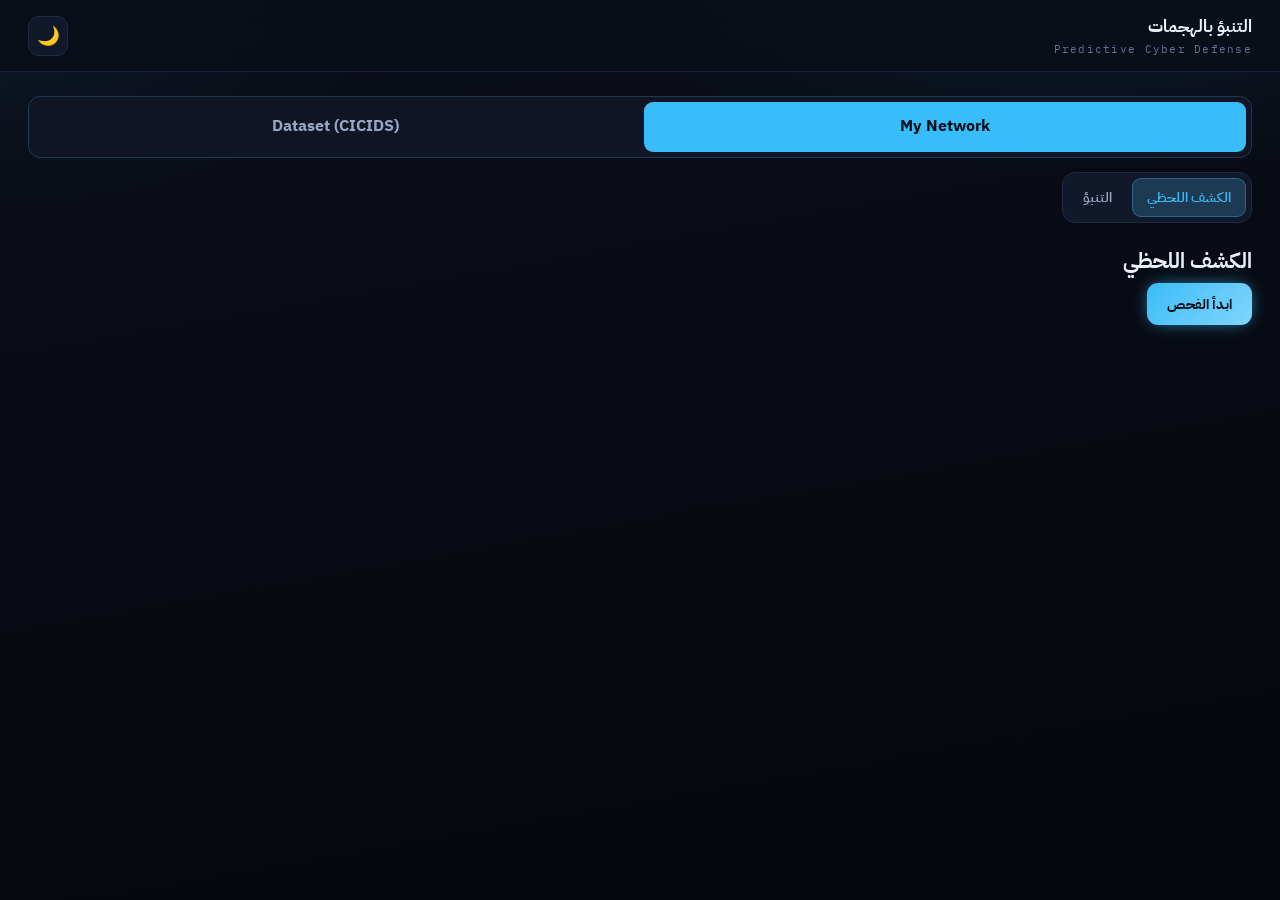
==== web/index.html @ 3eb0cbf2 "Predictive Cybersecurity System" ====
<!doctype html>
<html lang="ar" dir="rtl" data-theme="dark">
<head>
<meta charset="utf-8">
<meta name="viewport" content="width=device-width, initial-scale=1, viewport-fit=cover">
<title>التنبؤ بالهجمات السيبرانية</title>
<link rel="stylesheet" href="https://fonts.googleapis.com/css2?family=IBM+Plex+Sans+Arabic:wght@400;500;600;700&family=IBM+Plex+Mono:wght@400;600&display=swap">
<link rel="stylesheet" href="style.css">
<style>
#groupSwitch{display:flex;gap:8px;margin-bottom:14px;background:var(--bg-2);padding:5px;border-radius:12px;border:1px solid var(--accent-dim)}
#groupSwitch button{flex:1;padding:12px;border:0;border-radius:9px;font:inherit;font-weight:700;cursor:pointer;background:transparent;color:var(--ink-2);transition:.15s}
#groupSwitch button.on{background:var(--accent)!important;color:#06121f!important}
#groupSwitch button:not(.on):hover{color:var(--ink)}
</style>
</head>
<body>
<header>
  <div class="hwrap">
    <div class="logo">
      <span>التنبؤ بالهجمات<small>Predictive Cyber Defense</small></span>
    </div>
    <div class="spacer"></div>
    <button class="icon-btn" id="themeBtn" title="تبديل الوضع">🌙</button>
  </div>
</header>

<div class="container">
  <div class="gtabs" id="groupSwitch">
    <button class="on" data-group="real">My Network</button>
    <button data-group="proof">Dataset (CICIDS)</button>
  </div>

  <div class="tabs subtabs" id="tabs-real">
    <button class="on" data-tab="realscan">الكشف اللحظي</button>
    <button data-tab="proactive">التنبؤ</button>
  </div>

  <div class="tabs subtabs" id="tabs-proof" style="display:none">
    <button class="on" data-tab="detect">الكشف اللحظي</button>
    <button data-tab="forecast">التنبؤ</button>
  </div>

  <div class="panel on" id="p-realscan">
    <h2 class="sec">الكشف اللحظي</h2>
    <button class="btn-primary" id="scanBtn">ابدأ الفحص</button>
    <span id="scanHint" style="font-size:.8rem;color:var(--ink-2);margin-inline-start:10px"></span>
    <div class="result hidden" id="scanResult"></div>
  </div>

  <div class="panel" id="p-proactive">
    <h2 class="sec">التنبؤ</h2>
    <button class="btn-primary" id="monBtn">ابدأ التنبؤ</button>
    <div class="result hidden" id="monResult"></div>
  </div>

  <div class="panel" id="p-detect">
    <h2 class="sec">الكشف اللحظي</h2>
    <button class="btn-primary" id="detectBtn">ابدأ الفحص</button>
    <div class="result hidden" id="detectResult"></div>
  </div>

  <div class="panel" id="p-forecast">
    <h2 class="sec">التنبؤ</h2>
    <button class="btn-primary" id="fcRandom">ابدأ التنبؤ</button>
    <div class="result hidden" id="fcResult"></div>
  </div>

</div>

<div class="toast" id="toast"></div>
<script src="app.js"></script>
</body>
</html>
---- web/style.css ----
/* ===================================================================
   واجهة مركز التنبؤ بالهجمات — طراز غرفة عمليات (أسود متدرّج)
   الألوان دلالية: أحمر=خطر، أخضر=آمن. الأكسنت سماوي محايد عن الدلالة.
   يدعم الوضعين عبر [data-theme]؛ الوضع الغامق هو الأساس.
   =================================================================== */
:root{
  /* الوضع الغامق (الأساس) — درجات أسود متدرّجة */
  --bg-0:#05070d; --bg-1:#0a0e18; --bg-2:#0f1524; --panel:#111829;
  --panel-hi:#16203a; --line:#1e2a44; --line-soft:#172138;
  --ink:#eaf0fb; --ink-2:#9aa7c4; --ink-3:#64718e;
  --accent:#38bdf8; --accent-dim:#1e3a52;               /* سماوي محايد */
  --ok:#2fe38a; --ok-bg:#0c2a1d; --ok-line:#1c5138;     /* أخضر = آمن */
  --danger:#ff4d62; --danger-bg:#2a0e14; --danger-line:#5e1b26;  /* أحمر = خطر */
  --warn:#ffb020; --warn-bg:#2a1f08;
  --glow-ok:0 0 20px -4px var(--ok);
  --glow-danger:0 0 22px -3px var(--danger);
  --glow-accent:0 0 18px -5px var(--accent);
  --mono:"IBM Plex Mono",ui-monospace,monospace;
  --sans:"IBM Plex Sans Arabic",system-ui,sans-serif;
  --r:14px;
}
@media (prefers-color-scheme:light){:root:not([data-theme="dark"]){
  --bg-0:#eef1f7; --bg-1:#f5f7fb; --bg-2:#ffffff; --panel:#ffffff;
  --panel-hi:#f0f4fa; --line:#dde4f0; --line-soft:#e8edf5;
  --ink:#111a2e; --ink-2:#4a5674; --ink-3:#8491ac;
  --accent:#0ea5e9; --accent-dim:#d6ecfb;
  --ok:#15a35a; --ok-bg:#dcf7e8; --ok-line:#a8e6c6;
  --danger:#dc2838; --danger-bg:#fde3e6; --danger-line:#f4b8bf;
  --warn:#c67c0a; --warn-bg:#fcefd6;
  --glow-ok:0 2px 10px -4px var(--ok);
  --glow-danger:0 2px 12px -4px var(--danger);
  --glow-accent:0 2px 10px -5px var(--accent);
  color-scheme:light;
}}
:root[data-theme="light"]{
  --bg-0:#eef1f7; --bg-1:#f5f7fb; --bg-2:#ffffff; --panel:#ffffff;
  --panel-hi:#f0f4fa; --line:#dde4f0; --line-soft:#e8edf5;
  --ink:#111a2e; --ink-2:#4a5674; --ink-3:#8491ac;
  --accent:#0ea5e9; --accent-dim:#d6ecfb;
  --ok:#15a35a; --ok-bg:#dcf7e8; --ok-line:#a8e6c6;
  --danger:#dc2838; --danger-bg:#fde3e6; --danger-line:#f4b8bf;
  --warn:#c67c0a; --warn-bg:#fcefd6;
  --glow-ok:0 2px 10px -4px var(--ok);
  --glow-danger:0 2px 12px -4px var(--danger);
  --glow-accent:0 2px 10px -5px var(--accent);
  color-scheme:light;
}
:root{color-scheme:dark}

*{box-sizing:border-box}
html,body{margin:0}
body{
  min-height:100vh; color:var(--ink); direction:rtl; line-height:1.6;
  font-family:var(--sans); -webkit-font-smoothing:antialiased;
  /* خلفية متدرّجة من درجات الأسود + توهّج خافت علوي */
  background:
    radial-gradient(900px 420px at 85% -8%, color-mix(in srgb,var(--accent) 10%,transparent), transparent 60%),
    radial-gradient(700px 400px at 0% 0%, color-mix(in srgb,var(--accent) 6%,transparent), transparent 55%),
    linear-gradient(170deg, var(--bg-1) 0%, var(--bg-0) 100%);
  background-attachment:fixed;
}
@media (prefers-reduced-motion:no-preference){
  *{transition:background-color .2s ease, border-color .2s ease, color .2s ease,
    transform .15s ease, box-shadow .2s ease, opacity .2s ease}
}
.mono{font-family:var(--mono);direction:ltr;unicode-bidi:embed}

/* ---------- الشريط العلوي ---------- */
header{position:sticky;top:env(safe-area-inset-top,0px);z-index:30;
  background:color-mix(in srgb,var(--bg-1) 82%,transparent);
  backdrop-filter:blur(14px) saturate(1.2);border-bottom:1px solid var(--line-soft)}
body::before{content:"";position:fixed;inset:0 0 auto;height:env(safe-area-inset-top,0px);z-index:31;
  background:var(--bg-1)}
.hwrap{max-width:1260px;margin:0 auto;display:flex;align-items:center;gap:14px;padding-block:13px;
  padding-inline:max(18px,env(safe-area-inset-right,0px)) max(18px,env(safe-area-inset-left,0px))}
.logo{display:flex;align-items:center;gap:11px;font-weight:700;font-size:1.06rem}
.logo .dot{width:34px;height:34px;border-radius:10px;display:grid;place-items:center;font-size:1.05rem;
  background:linear-gradient(135deg,var(--accent),color-mix(in srgb,var(--accent) 50%,var(--ok)));
  box-shadow:var(--glow-accent);animation:breathe 4s ease-in-out infinite}
@keyframes breathe{0%,100%{box-shadow:0 0 14px -6px var(--accent)}50%{box-shadow:0 0 22px -3px var(--accent)}}
.logo small{display:block;font-weight:400;font-size:.66rem;color:var(--ink-3);
  letter-spacing:.12em;margin-top:1px;font-family:var(--mono);direction:ltr}
.spacer{flex:1}
.pill{font-size:.72rem;font-family:var(--mono);padding:6px 13px;border-radius:30px;color:var(--ink-2);
  background:var(--panel);border:1px solid var(--line);display:flex;align-items:center;gap:7px}
.pill .live{width:8px;height:8px;border-radius:50%;background:var(--ok);box-shadow:0 0 0 0 var(--ok);
  animation:pulse 2s infinite}
.pill.off{color:var(--danger);border-color:var(--danger-line)}
.pill.off .live{background:var(--danger);animation:none}
@keyframes pulse{0%{box-shadow:0 0 0 0 color-mix(in srgb,var(--ok) 55%,transparent)}
  70%{box-shadow:0 0 0 8px transparent}100%{box-shadow:0 0 0 0 transparent}}
.icon-btn{width:40px;height:40px;border-radius:11px;border:1px solid var(--line);background:var(--panel);
  color:var(--ink);cursor:pointer;font-size:1.15rem;display:grid;place-items:center}
.icon-btn:hover{background:var(--panel-hi);transform:translateY(-1px);box-shadow:var(--glow-accent)}
.icon-btn:active{transform:translateY(0)}

/* ---------- التخطيط ---------- */
.container{max-width:1260px;margin:0 auto;padding-block:24px 70px;
  padding-inline:max(18px,env(safe-area-inset-right,0px)) max(18px,env(safe-area-inset-left,0px))}

/* بطاقات الإحصاء */
.stat-grid{display:grid;grid-template-columns:repeat(auto-fit,minmax(168px,1fr));gap:14px;margin-bottom:24px}
.stat{position:relative;background:var(--panel);border:1px solid var(--line);border-radius:var(--r);
  padding:16px 18px;overflow:hidden}
.stat::after{content:"";position:absolute;inset-inline-end:0;inset-block-start:0;width:3px;height:100%;
  background:var(--accent);opacity:.5}
.stat.good::after{background:var(--ok)} .stat.brand::after{background:var(--accent)}
.stat:hover{border-color:var(--line);transform:translateY(-2px);box-shadow:0 10px 30px -14px #000}
.stat .k{font-size:.76rem;color:var(--ink-2);margin-bottom:8px;display:flex;align-items:center;gap:6px}
.stat .v{font-size:1.75rem;font-weight:700;font-family:var(--mono);line-height:1;
  font-variant-numeric:tabular-nums}
.stat .v small{font-size:.9rem;color:var(--ink-3)}
.stat.good .v{color:var(--ok)} .stat.brand .v{color:var(--accent)}

/* تبويبات */
.tabs{display:flex;gap:5px;flex-wrap:wrap;margin-bottom:22px;background:var(--panel);
  padding:5px;border:1px solid var(--line);border-radius:13px;width:fit-content;max-width:100%}
.tabs button{border:none;background:none;padding:9px 15px;border-radius:9px;cursor:pointer;
  font-family:var(--sans);font-size:.88rem;font-weight:600;color:var(--ink-2);white-space:nowrap}
.tabs button:hover{color:var(--ink);background:var(--panel-hi)}
.tabs button.on{background:var(--accent-dim);color:var(--accent);box-shadow:inset 0 0 0 1px color-mix(in srgb,var(--accent) 35%,transparent)}
.panel{display:none}
.panel.on{display:block;animation:rise .35s cubic-bezier(.2,.8,.2,1)}
@keyframes rise{from{opacity:0;transform:translateY(10px)}to{opacity:1;transform:none}}

h2.sec{font-size:1.32rem;margin:0 0 5px;font-weight:700;text-wrap:balance}
.sec-q{color:var(--ink-2);font-size:.9rem;margin-bottom:18px}

/* أزرار */
.btn-primary{border:none;border-radius:11px;padding:10px 20px;cursor:pointer;font-family:var(--sans);
  font-weight:700;font-size:.9rem;color:#04121a;
  background:linear-gradient(135deg,var(--accent),color-mix(in srgb,var(--accent) 65%,#fff));
  box-shadow:var(--glow-accent)}
.btn-primary:hover{transform:translateY(-2px);box-shadow:0 0 26px -4px var(--accent)}
.btn-primary:active{transform:translateY(0)}
.btn-primary:disabled{opacity:.55;cursor:default;transform:none;box-shadow:none}
.abtn{border:1px solid var(--line);background:var(--panel);color:var(--ink);border-radius:11px;
  padding:9px 15px;cursor:pointer;font-family:var(--sans);font-weight:600;font-size:.85rem;
  display:inline-flex;align-items:center;gap:7px}
.abtn:hover{border-color:var(--danger-line);color:var(--danger);transform:translateY(-1px);
  box-shadow:var(--glow-danger)}
.abtn.ghost:hover{border-color:var(--accent);color:var(--accent);box-shadow:var(--glow-accent)}

.live-head{display:flex;flex-wrap:wrap;gap:12px;align-items:center;margin-bottom:14px}
.attack-btns{display:flex;flex-wrap:wrap;gap:8px}

/* شاشة البث */
.stream{background:var(--panel);border:1px solid var(--line);border-radius:var(--r);overflow:hidden}
.stream-top{display:flex;align-items:center;gap:8px;padding:11px 16px;border-bottom:1px solid var(--line-soft);
  font-size:.8rem;color:var(--ink-2);background:var(--bg-2)}
.feed{max-height:420px;overflow-y:auto;padding:6px}
.row{display:grid;grid-template-columns:auto 1fr auto auto;gap:12px;align-items:center;
  padding:10px 13px;border-radius:10px;margin:3px 0;font-size:.85rem;border:1px solid transparent}
.row.benign{background:var(--bg-2)}
.row.attack{background:var(--danger-bg);border-color:var(--danger-line);animation:flash .6s ease}
@keyframes flash{0%{box-shadow:inset 0 0 0 2px var(--danger)}100%{box-shadow:inset 0 0 0 0 transparent}}
.row-in{animation:slidein .3s ease}
@keyframes slidein{from{opacity:0;transform:translateX(-12px)}to{opacity:1;transform:none}}
.row .ip{font-family:var(--mono);direction:ltr}
.row .verdict{font-weight:700;font-size:.78rem;padding:3px 11px;border-radius:7px}
.row.benign .verdict{background:var(--ok-bg);color:var(--ok)}
.row.attack .verdict{background:var(--danger);color:#fff;box-shadow:var(--glow-danger)}
.row .conf{font-family:var(--mono);color:var(--ink-3);font-size:.76rem}
.empty{text-align:center;color:var(--ink-3);padding:44px 20px;font-size:.9rem}

/* بطاقة نتيجة */
.result{background:var(--panel);border:1px solid var(--line);border-radius:var(--r);padding:20px;margin-top:16px}
.result.hidden{display:none}
.result.show{animation:rise .35s cubic-bezier(.2,.8,.2,1)}
.verdict-big{display:flex;align-items:center;gap:14px;margin-bottom:16px;flex-wrap:wrap}
.verdict-badge{font-size:1.08rem;font-weight:700;padding:9px 20px;border-radius:12px}
.verdict-badge.attack{background:var(--danger-bg);color:var(--danger);
  border:1px solid var(--danger-line);box-shadow:var(--glow-danger)}
.verdict-badge.benign{background:var(--ok-bg);color:var(--ok);
  border:1px solid var(--ok-line);box-shadow:var(--glow-ok)}
.meter{height:10px;background:var(--bg-2);border-radius:6px;overflow:hidden;margin:4px 0;
  border:1px solid var(--line-soft)}
.meter>span{display:block;height:100%;border-radius:6px;width:0;transition:width .7s cubic-bezier(.2,.8,.2,1)}
.sev-ok{background:var(--ok)} .sev-danger{background:var(--danger)} .sev-accent{background:var(--accent)}

.expl-row{display:grid;grid-template-columns:1fr auto auto;gap:10px;align-items:center;
  padding:9px 0;border-bottom:1px solid var(--line-soft);font-size:.85rem}
.expl-row:last-child{border:none}
.expl-row .fname{font-family:var(--mono);direction:ltr;font-size:.8rem}
.chip{font-size:.72rem;padding:2px 10px;border-radius:20px;font-weight:600}
.chip.up{background:var(--danger-bg);color:var(--danger)}
.chip.down{background:var(--accent-dim);color:var(--accent)}

.metric-row{display:flex;align-items:center;gap:10px;margin:7px 0;font-size:.85rem}
.metric-row .lbl{flex:none;width:118px;color:var(--ink-2)}
.metric-row .val{flex:none;font-family:var(--mono);font-weight:700;width:42px;text-align:left}
.metric-row .bar{flex:1;height:9px;background:var(--bg-2);border-radius:6px;overflow:hidden;
  border:1px solid var(--line-soft)}
.metric-row .bar>span{display:block;height:100%;border-radius:6px}

/* جداول */
.tbl{overflow-x:auto;margin-top:6px}
.resp-table{width:100%;border-collapse:collapse;font-size:.85rem;min-width:360px}
.resp-table th,.resp-table td{padding:10px 12px;text-align:right;border-bottom:1px solid var(--line-soft)}
.resp-table th{color:var(--ink-2);font-size:.76rem;font-weight:600}
.resp-table tr.enforce td{background:var(--danger-bg)}
.resp-table tr.monitor td{background:var(--bg-2)}
.act-tag{font-size:.74rem;font-weight:700;padding:3px 11px;border-radius:20px;white-space:nowrap}
.act-tag.block{background:var(--danger);color:#fff}
.act-tag.watch{background:var(--accent-dim);color:var(--accent)}

.mini-chart{display:flex;align-items:flex-end;gap:3px;height:54px;margin-top:6px}
.mini-chart .b{flex:1;background:var(--accent);border-radius:3px 3px 0 0;min-height:3px;opacity:.8;
  animation:grow .5s ease backwards}
@keyframes grow{from{height:0!important;opacity:0}}

.verdict-note{margin-top:14px;padding:12px 15px;border-radius:11px;font-size:.86rem;
  background:var(--danger-bg);border:1px solid var(--danger-line)}

.loading{display:inline-block;width:16px;height:16px;border:2px solid var(--line);
  border-top-color:var(--accent);border-radius:50%;animation:spin .7s linear infinite;vertical-align:middle}
@keyframes spin{to{transform:rotate(360deg)}}
.toast{position:fixed;bottom:calc(20px + env(safe-area-inset-bottom,0px));left:50%;
  transform:translateX(-50%) translateY(8px);background:var(--panel);color:var(--ink);
  padding:12px 22px;border-radius:12px;font-size:.88rem;z-index:60;opacity:0;pointer-events:none;
  border:1px solid var(--line);box-shadow:0 12px 40px -10px #000}
.toast.show{opacity:1;transform:translateX(-50%) translateY(0)}
.toast.danger{border-color:var(--danger-line);box-shadow:var(--glow-danger)}

@media (max-width:700px){
  .row{grid-template-columns:1fr auto;gap:6px}
  .row .conf{display:none}
  .verdict-big{flex-direction:column;align-items:flex-start}
}
@media (prefers-reduced-motion:reduce){
  .logo .dot,.pill .live{animation:none}
  .row-in,.panel.on,.result.show,.mini-chart .b{animation:none}
}
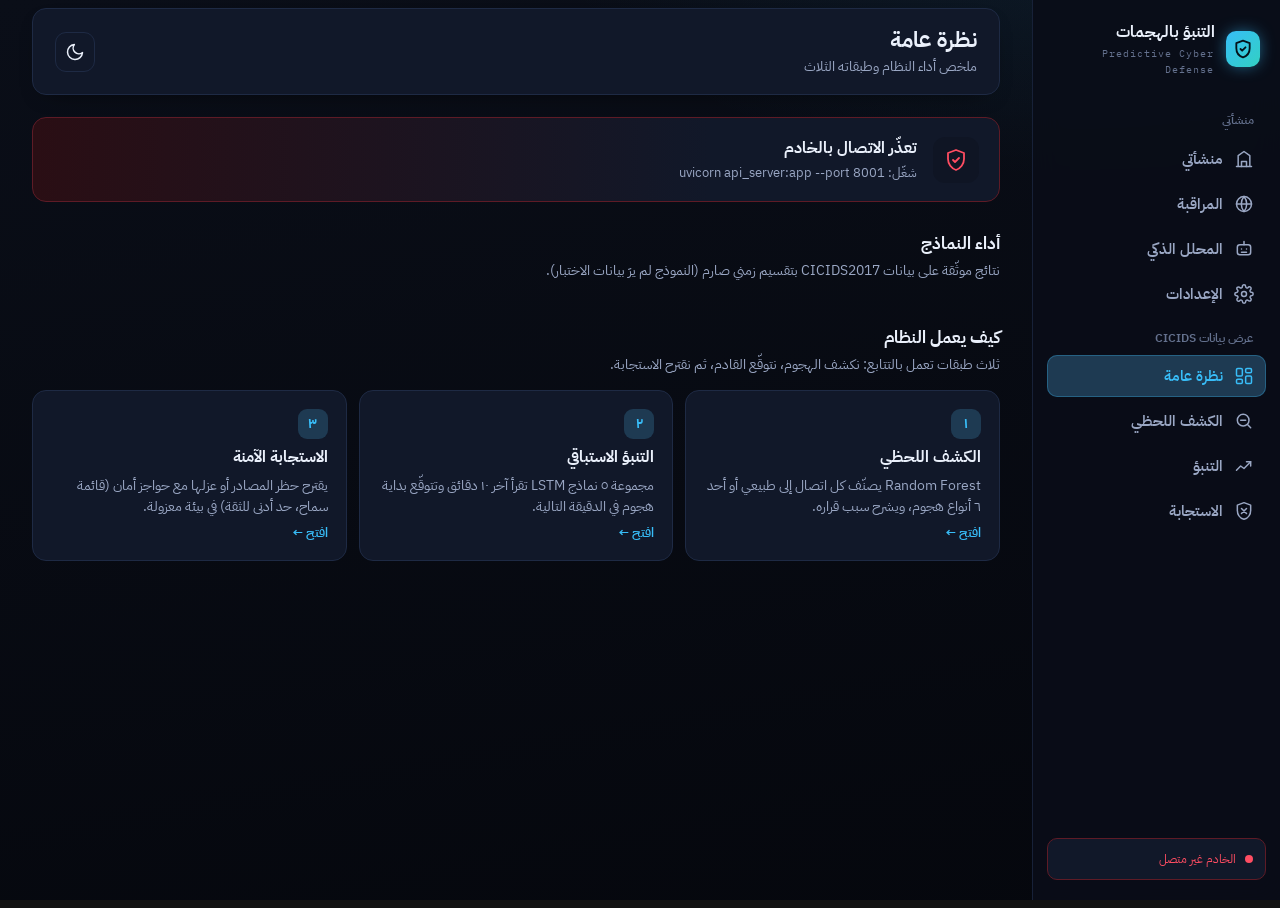
==== commit 3d212dea: "Predictive Cyber — expanded platform" ====
--- a/web/index.html
+++ b/web/index.html
@@ -5,69 +5,370 @@
 <meta name="viewport" content="width=device-width, initial-scale=1, viewport-fit=cover">
 <title>التنبؤ بالهجمات السيبرانية</title>
 <link rel="stylesheet" href="https://fonts.googleapis.com/css2?family=IBM+Plex+Sans+Arabic:wght@400;500;600;700&family=IBM+Plex+Mono:wght@400;600&display=swap">
-<link rel="stylesheet" href="style.css">
-<style>
-#groupSwitch{display:flex;gap:8px;margin-bottom:14px;background:var(--bg-2);padding:5px;border-radius:12px;border:1px solid var(--accent-dim)}
-#groupSwitch button{flex:1;padding:12px;border:0;border-radius:9px;font:inherit;font-weight:700;cursor:pointer;background:transparent;color:var(--ink-2);transition:.15s}
-#groupSwitch button.on{background:var(--accent)!important;color:#06121f!important}
-#groupSwitch button:not(.on):hover{color:var(--ink)}
-</style>
+<link rel="stylesheet" href="style.css?v=10">
 </head>
-<body>
-<header>
-  <div class="hwrap">
-    <div class="logo">
-      <span>التنبؤ بالهجمات<small>Predictive Cyber Defense</small></span>
-    </div>
-    <div class="spacer"></div>
-    <button class="icon-btn" id="themeBtn" title="تبديل الوضع">🌙</button>
+<body data-page="overview" data-source="dataset">
+
+<!-- ===== القائمة الجانبية ===== -->
+<aside class="side">
+  <div class="logo">
+    <span class="brand-mark" aria-hidden="true">
+      <svg viewBox="0 0 24 24"><path d="M12 2 4 5v6c0 5 3.4 9.4 8 11 4.6-1.6 8-6 8-11V5l-8-3Z"/><path d="m9 12 2 2 4-4"/></svg>
+    </span>
+    <span>التنبؤ بالهجمات<small>Predictive Cyber Defense</small></span>
   </div>
-</header>
-
-<div class="container">
-  <div class="gtabs" id="groupSwitch">
-    <button class="on" data-group="real">My Network</button>
-    <button data-group="proof">Dataset (CICIDS)</button>
+
+  <nav class="nav" aria-label="الأقسام">
+    <div class="nav-group">منشأتي</div>
+    <button data-page="tenant">
+      <svg viewBox="0 0 24 24"><path d="M3 21h18M5 21V8l7-5 7 5v13"/><path d="M9 21v-6h6v6"/></svg>
+      <span>منشأتي</span>
+    </button>
+    <button data-page="monitor">
+      <svg viewBox="0 0 24 24"><circle cx="12" cy="12" r="9"/><path d="M3 12h18M12 3a14 14 0 0 1 0 18M12 3a14 14 0 0 0 0 18"/></svg>
+      <span>المراقبة</span>
+    </button>
+    <button data-page="analyst">
+      <svg viewBox="0 0 24 24"><rect x="4" y="7" width="16" height="12" rx="3"/><path d="M12 3v4M9 12h.01M15 12h.01M9 16h6"/></svg>
+      <span>المحلل الذكي</span>
+    </button>
+    <button data-page="settings">
+      <svg viewBox="0 0 24 24"><circle cx="12" cy="12" r="3"/><path d="M19.4 15a1.7 1.7 0 0 0 .3 1.8l.1.1a2 2 0 1 1-2.8 2.8l-.1-.1a1.7 1.7 0 0 0-1.8-.3 1.7 1.7 0 0 0-1 1.5V21a2 2 0 1 1-4 0v-.1a1.7 1.7 0 0 0-1.1-1.5 1.7 1.7 0 0 0-1.8.3l-.1.1a2 2 0 1 1-2.8-2.8l.1-.1a1.7 1.7 0 0 0 .3-1.8 1.7 1.7 0 0 0-1.5-1H3a2 2 0 1 1 0-4h.1a1.7 1.7 0 0 0 1.5-1.1 1.7 1.7 0 0 0-.3-1.8l-.1-.1a2 2 0 1 1 2.8-2.8l.1.1a1.7 1.7 0 0 0 1.8.3H9a1.7 1.7 0 0 0 1-1.5V3a2 2 0 1 1 4 0v.1a1.7 1.7 0 0 0 1 1.5 1.7 1.7 0 0 0 1.8-.3l.1-.1a2 2 0 1 1 2.8 2.8l-.1.1a1.7 1.7 0 0 0-.3 1.8V9a1.7 1.7 0 0 0 1.5 1H21a2 2 0 1 1 0 4h-.1a1.7 1.7 0 0 0-1.5 1Z"/></svg>
+      <span>الإعدادات</span>
+    </button>
+    <div class="nav-group">عرض بيانات CICIDS</div>
+    <button data-page="overview" class="on">
+      <svg viewBox="0 0 24 24"><rect x="3" y="3" width="7" height="9" rx="1.5"/><rect x="14" y="3" width="7" height="5" rx="1.5"/><rect x="14" y="12" width="7" height="9" rx="1.5"/><rect x="3" y="16" width="7" height="5" rx="1.5"/></svg>
+      <span>نظرة عامة</span>
+    </button>
+    <button data-page="detect">
+      <svg viewBox="0 0 24 24"><circle cx="11" cy="11" r="7"/><path d="m20 20-3.5-3.5"/><path d="M8 11h6"/></svg>
+      <span>الكشف اللحظي</span>
+    </button>
+    <button data-page="forecast">
+      <svg viewBox="0 0 24 24"><path d="M3 17l5-5 4 3 8-8"/><path d="M15 7h5v5"/></svg>
+      <span>التنبؤ</span>
+    </button>
+    <button data-page="respond">
+      <svg viewBox="0 0 24 24"><path d="M12 2 4 5v6c0 5 3.4 9.4 8 11 4.6-1.6 8-6 8-11V5l-8-3Z"/><path d="M9 9l6 6M15 9l-6 6"/></svg>
+      <span>الاستجابة</span>
+    </button>
+  </nav>
+
+  <div class="side-foot">
+    <div class="tenant-box" id="tenantBox" hidden>
+      <span id="tenantName"></span>
+      <button class="btn-ghost" data-logout>خروج</button>
+    </div>
+    <div class="sys" id="sysStatus"><span class="dot"></span><span>جاري الاتصال بالخادم…</span></div>
   </div>
-
-  <div class="tabs subtabs" id="tabs-real">
-    <button class="on" data-tab="realscan">الكشف اللحظي</button>
-    <button data-tab="proactive">التنبؤ</button>
+</aside>
+
+<!-- ===== المحتوى ===== -->
+<main class="main">
+  <header class="topbar">
+    <div class="tb-title">
+      <h1 id="pageTitle">نظرة عامة</h1>
+      <p id="pageSub">ملخص أداء النظام وطبقاته الثلاث</p>
+    </div>
+    <div class="seg src-only" id="sourceSwitch" role="tablist" aria-label="مصدر البيانات">
+      <button data-source="dataset" class="on">بيانات CICIDS</button>
+      <button data-source="network">شبكتي الحية</button>
+    </div>
+    <button class="icon-btn" id="themeBtn" title="تبديل الوضع" aria-label="تبديل الوضع">
+      <svg viewBox="0 0 24 24"><path d="M21 12.8A9 9 0 1 1 11.2 3a7 7 0 0 0 9.8 9.8Z"/></svg>
+    </button>
+  </header>
+
+  <!-- ---------- نظرة عامة ---------- -->
+  <section class="page on" id="p-overview">
+    <div class="status-card" id="statusCard">
+      <div class="status-icon"><svg viewBox="0 0 24 24"><path d="M12 2 4 5v6c0 5 3.4 9.4 8 11 4.6-1.6 8-6 8-11V5l-8-3Z"/><path d="m9 12 2 2 4-4"/></svg></div>
+      <div>
+        <div class="status-title" id="statusTitle">جاري فحص حالة النظام…</div>
+        <div class="status-sub" id="statusSub"></div>
+      </div>
+    </div>
+
+    <h2 class="sec">أداء النماذج</h2>
+    <p class="sec-q">نتائج موثّقة على بيانات CICIDS2017 بتقسيم زمني صارم (النموذج لم يرَ بيانات الاختبار).</p>
+    <div class="kpis" id="kpis">
+      <div class="kpi skeleton"></div><div class="kpi skeleton"></div><div class="kpi skeleton"></div>
+      <div class="kpi skeleton"></div><div class="kpi skeleton"></div><div class="kpi skeleton"></div>
+    </div>
+
+    <h2 class="sec">كيف يعمل النظام</h2>
+    <p class="sec-q">ثلاث طبقات تعمل بالتتابع: نكشف الهجوم، نتوقّع القادم، ثم نقترح الاستجابة.</p>
+    <div class="layers">
+      <button class="layer" data-goto="detect">
+        <span class="layer-n">١</span>
+        <b>الكشف اللحظي</b>
+        <span>Random Forest يصنّف كل اتصال إلى طبيعي أو أحد ٦ أنواع هجوم، ويشرح سبب قراره.</span>
+        <span class="layer-go">افتح ←</span>
+      </button>
+      <button class="layer" data-goto="forecast">
+        <span class="layer-n">٢</span>
+        <b>التنبؤ الاستباقي</b>
+        <span>مجموعة ٥ نماذج LSTM تقرأ آخر ١٠ دقائق وتتوقّع بداية هجوم في الدقيقة التالية.</span>
+        <span class="layer-go">افتح ←</span>
+      </button>
+      <button class="layer" data-goto="respond">
+        <span class="layer-n">٣</span>
+        <b>الاستجابة الآمنة</b>
+        <span>يقترح حظر المصادر أو عزلها مع حواجز أمان (قائمة سماح، حد أدنى للثقة) في بيئة معزولة.</span>
+        <span class="layer-go">افتح ←</span>
+      </button>
+    </div>
+  </section>
+
+  <!-- ---------- دخول المنشأة ---------- -->
+  <section class="page" id="p-login">
+    <div class="login-grid">
+      <form class="card" id="signupForm">
+        <div class="card-title">سجّل منشأتك</div>
+        <p class="sec-q">تحصل على مفتاحين: مفتاح استقبال لأنظمتك، ومفتاح لوحة للدخول والموافقة.</p>
+        <input class="field" id="signupName" required maxlength="80" placeholder="اسم المنشأة" autocomplete="organization">
+        <button class="btn-primary" type="submit">تسجيل</button>
+      </form>
+      <form class="card" id="loginForm">
+        <div class="card-title">دخول</div>
+        <p class="sec-q">ادخل بمفتاح اللوحة الذي حصلت عليه عند التسجيل.</p>
+        <input class="field mono" id="loginKey" required placeholder="pc_dash_…" autocomplete="off" dir="ltr">
+        <button class="btn-primary" type="submit">دخول</button>
+      </form>
+    </div>
+  </section>
+
+  <!-- ---------- منشأتي ---------- -->
+  <section class="page" id="p-tenant">
+    <div class="card">
+      <div class="card-head"><div><b>بيانات المنشأة</b></div><button class="btn-ghost" data-logout>خروج</button></div>
+      <div id="tenantInfo" style="margin-top:10px"></div>
+    </div>
+    <div class="card" style="margin-top:14px">
+      <div class="card-title">المصادر المتصلة</div>
+      <div class="sources" id="sourcesBox"></div>
+      <div id="anomalyBox"></div>
+      <div id="forecastBox"></div>
+      <details class="connect">
+        <summary>كيف أربط سجلات موقعي؟</summary>
+        <p class="sec-q">أرسل سجلات Nginx/Apache أو سجلات الجدار الناري (iptables/UFW) بمفتاح الاستقبال (<span class="mono">INGEST_KEY</span>)، مثلًا من مهمة cron كل دقيقة:</p>
+        <pre class="code mono" id="ingestExample"></pre>
+      </details>
+      <details class="connect">
+        <summary>كيف أربط وكيل الخادم؟</summary>
+        <p class="sec-q">انسخ مجلد <span class="mono">sensor/</span> إلى خادمك وشغّله بمفتاح الاستقبال. يقرأ ترويسات الحزم فقط ويرسل كل دقيقة ملخصات أرقام للاتصالات، بلا أي محتوى، ولا يغيّر شيئًا في خادمك. يكفيه صلاحية الالتقاط (<span class="mono">CAP_NET_RAW</span>) بدل root:</p>
+        <pre class="code mono" id="agentExample"></pre>
+      </details>
+    </div>
+    <div class="card" style="margin-top:14px">
+      <div class="card-title">الحوادث</div>
+      <div id="incidentsBox"></div>
+    </div>
+  </section>
+
+  <!-- ---------- المراقبة الخارجية ---------- -->
+  <section class="page" id="p-monitor">
+    <form class="card" id="siteForm">
+      <div class="card-head"><div><b>أضف موقعك</b>
+        <span>نراقبه من الخارج بلا أي تثبيت على خادمك: التوفر كل 5 دقائق، وترويسات الأمان والملفات المكشوفة يوميًا بعد التحقق من ملكيتك. حتى 5 مواقع.</span></div></div>
+      <div class="inline site-add">
+        <input class="field mono" id="siteUrl" type="url" placeholder="https://shop.example" dir="ltr" required>
+        <button class="btn-primary" type="submit">إضافة</button>
+      </div>
+    </form>
+    <div id="sitesBox"></div>
+  </section>
+
+  <!-- ---------- الإعدادات ---------- -->
+  <section class="page" id="p-settings">
+    <form class="card" id="settingsForm">
+      <div class="card-title">Webhook (نظامك أو المنفّذ المرجعي)</div>
+      <label class="field-label" for="webhookUrl">رابط يستقبل التقارير وأوامر التنفيذ الموقّعة</label>
+      <input class="field" id="webhookUrl" type="url" placeholder="http://127.0.0.1:9000/" dir="ltr">
+      <div class="secret-row" id="secretRow" hidden>
+        <label class="field-label">سرّ التوقيع (ضعه في المنفّذ: <span class="mono">--secret</span>)</label>
+        <div class="inline"><code class="mono" id="webhookSecret"></code>
+          <button class="btn-ghost" type="button" data-copy="webhookSecret">نسخ</button>
+          <button class="btn-ghost" type="button" id="rotateSecretBtn">تدوير</button></div>
+      </div>
+      <div class="card-title" style="margin-top:16px">Telegram</div>
+      <label class="field-label" for="telegramToken">رمز البوت من BotFather (يُحفظ ولا يُعرض كاملًا)</label>
+      <input class="field mono" id="telegramToken" type="password" autocomplete="off" dir="ltr">
+      <label class="field-label" for="telegramChat">معرّف المحادثة (chat id)</label>
+      <input class="field mono" id="telegramChat" autocomplete="off" dir="ltr">
+      <div class="card-title" style="margin-top:16px">قائمة السماح</div>
+      <label class="field-label" for="allowlist">عناوين IP لا تُحظر أبدًا، عنوان في كل سطر</label>
+      <textarea class="field mono" id="allowlist" rows="4" dir="ltr"></textarea>
+      <button class="btn-primary" type="submit">حفظ الإعدادات</button>
+    </form>
+    <div class="card" style="margin-top:14px">
+      <div class="card-head">
+        <div><b>تدوير المفاتيح</b><span>يولّد مفتاحين جديدين ويُبطل الحاليين فورًا. حدّث أنظمتك بالمفتاح الجديد.</span></div>
+        <button class="btn-ghost" id="rotateBtn">تدوير المفاتيح</button>
+      </div>
+    </div>
+    <div class="card" style="margin-top:14px">
+      <div class="card-head">
+        <div><b>سجل التسليمات</b><span>آخر 20 رسالة: التقارير وأوامر التنفيذ ونتائجها، مع إعادة المحاولة عند الفشل.</span></div>
+        <div class="inline"><button class="btn-ghost" data-test="webhook">اختبار Webhook</button>
+          <button class="btn-ghost" data-test="telegram">اختبار Telegram</button></div>
+      </div>
+      <div id="deliveriesBox" style="margin-top:10px"></div>
+    </div>
+  </section>
+
+  <!-- ---------- المحلل الذكي ---------- -->
+  <section class="page" id="p-analyst">
+    <div class="note" id="agentSetup" hidden>
+      <svg viewBox="0 0 24 24"><circle cx="12" cy="12" r="9"/><path d="M12 8v4M12 16h.01"/></svg>
+      <span><b>وضع العرض التجريبي:</b> المحلل يتبع خطوات وقوالب ثابتة فوق نتائج النماذج الحقيقية، بلا نموذج لغوي. لتفعيل Claude: انسخ <span class="mono">.env.example</span> إلى <span class="mono">.env</span> وضع المفتاح، ثم أعد تشغيل الخادم.</span>
+    </div>
+    <div class="action-bar">
+      <p><b>محاكاة على بيانات CICIDS:</b> اختر هجومًا وشاهد الوكيل يحقق خطوة بخطوة. حوادث منشأتك الحقيقية تُفتح من «منشأتي». النموذج: <span class="mono" id="agentModel">—</span></p>
+      <select id="agentFamily" class="select" aria-label="نوع الهجوم"></select>
+      <button class="btn-primary" id="agentStart">حاكِ هجومًا</button>
+    </div>
+    <div id="campaignBox"></div>
+    <div class="agent-grid">
+      <div>
+        <div class="card">
+          <div class="card-title">خطوات التحقيق</div>
+          <ol class="timeline" id="agentTimeline"><li class="tl-empty">لم يبدأ أي تحقيق بعد.</li></ol>
+          <div class="sec-q" id="agentTruth" style="margin:10px 0 0"></div>
+        </div>
+        <div id="agentReport" style="margin-top:14px"></div>
+      </div>
+      <aside class="card chat">
+        <div class="card-title">اسأل المحلل</div>
+        <div class="chips">
+          <button class="chip-btn" data-ask>هل شبكتي آمنة الحين؟</button>
+          <button class="chip-btn" data-ask>ليش اقترحت الحظر؟</button>
+          <button class="chip-btn" data-ask>وش المفروض أسوي؟</button>
+        </div>
+        <div class="chat-log" id="chatLog"></div>
+        <form class="chat-form" id="chatForm">
+          <input id="chatInput" placeholder="اكتب سؤالك…" autocomplete="off" aria-label="سؤالك">
+          <button class="btn-primary" type="submit">أرسل</button>
+        </form>
+      </aside>
+    </div>
+  </section>
+
+  <!-- ---------- الكشف اللحظي ---------- -->
+  <section class="page" id="p-detect">
+    <div class="src-dataset">
+      <div class="action-bar">
+        <p>اسحب اتصالًا عشوائيًا من بيانات CICIDS ودع النموذج يصنّفه ويشرح قراره.</p>
+        <button class="btn-primary" id="detectBtn">حلّل اتصالًا</button>
+      </div>
+      <div id="detectResult">
+        <div class="empty-state">
+          <svg viewBox="0 0 24 24"><circle cx="11" cy="11" r="7"/><path d="m20 20-3.5-3.5"/></svg>
+          <b>لا يوجد تحليل بعد</b>
+          <span>اضغط «حلّل اتصالًا» لعرض بطاقة الحادثة: النوع، الخطورة، سبب القرار، والتوصية.</span>
+        </div>
+      </div>
+    </div>
+
+    <div class="src-network">
+      <div class="action-bar">
+        <p>يلتقط ~١٥٠٠ حزمة من شبكتك ويفحصها بطبقتين: النموذج + الكاشف السلوكي. يحتاج صلاحية sudo.</p>
+        <button class="btn-primary" id="scanBtn">ابدأ فحص الشبكة</button>
+      </div>
+      <div id="scanResult">
+        <div class="empty-state">
+          <svg viewBox="0 0 24 24"><path d="M5 12.5a10 10 0 0 1 14 0"/><path d="M8.5 16a5 5 0 0 1 7 0"/><circle cx="12" cy="19.5" r="1"/></svg>
+          <b>لم يبدأ الفحص</b>
+          <span>النتيجة ستظهر هنا خلال ~١٥ ثانية من بدء الفحص.</span>
+        </div>
+      </div>
+    </div>
+  </section>
+
+  <!-- ---------- التنبؤ ---------- -->
+  <section class="page" id="p-forecast">
+    <div class="src-dataset">
+      <div class="action-bar">
+        <p>اختر سيناريو: نافذة قبل بداية هجوم، أثناء هجوم جارٍ، أو نافذة عشوائية.</p>
+        <div class="btn-group">
+          <button class="btn-primary" data-mode="onset">قبل بداية هجوم</button>
+          <button class="btn-ghost" data-mode="ongoing">هجوم جارٍ</button>
+          <button class="btn-ghost" data-mode="random">عشوائي</button>
+        </div>
+      </div>
+      <div id="fcResult">
+        <div class="empty-state">
+          <svg viewBox="0 0 24 24"><path d="M3 17l5-5 4 3 8-8"/><path d="M15 7h5v5"/></svg>
+          <b>لا يوجد تنبؤ بعد</b>
+          <span>اختر سيناريو لعرض احتمال الهجوم القادم وترافيك آخر ١٠ دقائق.</span>
+        </div>
+      </div>
+
+      <div class="card validate">
+        <div class="card-head">
+          <div>
+            <b>اختبار التحقق</b>
+            <span>تمرير النموذج على آخر ٢٠٪ من الزمن (لم يرها أثناء التدريب) ومقارنته بالحقيقة.</span>
+          </div>
+          <button class="btn-ghost" id="validateBtn">شغّل الاختبار</button>
+        </div>
+        <div id="validateResult"></div>
+      </div>
+    </div>
+
+    <div class="src-network">
+      <div class="action-bar">
+        <p>يبني نوافذ زمنية من ترافيك شبكتك، وبعد ١٠ نوافذ يتنبأ LSTM بالدقيقة التالية. يحتاج صلاحية sudo.</p>
+        <button class="btn-primary" id="monBtn">ابدأ المراقبة</button>
+      </div>
+      <div id="monResult">
+        <div class="empty-state">
+          <svg viewBox="0 0 24 24"><circle cx="12" cy="12" r="9"/><path d="M12 7v5l3 2"/></svg>
+          <b>المراقبة متوقفة</b>
+          <span>كل نافذة تأخذ ~٢٠ ثانية، وأول تنبؤ بعد اكتمال ١٠ نوافذ.</span>
+        </div>
+      </div>
+    </div>
+  </section>
+
+  <!-- ---------- الاستجابة ---------- -->
+  <section class="page" id="p-respond">
+    <div class="action-bar">
+      <p>يحلّل نافذة مراقبة من البيانات، يجمّع الاتصالات حسب المصدر، ويقترح إجراءً لكل مصدر.</p>
+      <button class="btn-primary" id="respondBtn">حلّل نافذة المراقبة</button>
+    </div>
+    <div class="note">
+      <svg viewBox="0 0 24 24"><circle cx="12" cy="12" r="9"/><path d="M12 8v4M12 16h.01"/></svg>
+      <span>بيئة معزولة (Sandbox): الإجراءات تُسجَّل ولا تُطبَّق على جهازك. عناوين قائمة السماح لا تُحظر أبدًا.</span>
+    </div>
+    <div id="respondResult">
+      <div class="empty-state">
+        <svg viewBox="0 0 24 24"><path d="M12 2 4 5v6c0 5 3.4 9.4 8 11 4.6-1.6 8-6 8-11V5l-8-3Z"/></svg>
+        <b>لا توجد مقترحات بعد</b>
+        <span>اضغط «حلّل نافذة المراقبة» لعرض المصادر المشبوهة والإجراء المقترح لكل منها.</span>
+      </div>
+    </div>
+  </section>
+</main>
+
+<dialog class="card keys-dialog" id="keysDialog">
+  <div class="card-title">مفاتيح منشأتك</div>
+  <div class="error-state"><b>احفظ المفتاحين الآن.</b> لن يُعرضا مرة أخرى.</div>
+  <div class="key-row">
+    <span>مفتاح الاستقبال (لأنظمتك، إرسال فقط)</span>
+    <code class="mono" id="ingestKey"></code>
+    <button class="btn-ghost" data-copy="ingestKey">نسخ</button>
   </div>
-
-  <div class="tabs subtabs" id="tabs-proof" style="display:none">
-    <button class="on" data-tab="detect">الكشف اللحظي</button>
-    <button data-tab="forecast">التنبؤ</button>
+  <div class="key-row">
+    <span>مفتاح اللوحة (للدخول والموافقة)</span>
+    <code class="mono" id="dashKey"></code>
+    <button class="btn-ghost" data-copy="dashKey">نسخ</button>
   </div>
-
-  <div class="panel on" id="p-realscan">
-    <h2 class="sec">الكشف اللحظي</h2>
-    <button class="btn-primary" id="scanBtn">ابدأ الفحص</button>
-    <span id="scanHint" style="font-size:.8rem;color:var(--ink-2);margin-inline-start:10px"></span>
-    <div class="result hidden" id="scanResult"></div>
-  </div>
-
-  <div class="panel" id="p-proactive">
-    <h2 class="sec">التنبؤ</h2>
-    <button class="btn-primary" id="monBtn">ابدأ التنبؤ</button>
-    <div class="result hidden" id="monResult"></div>
-  </div>
-
-  <div class="panel" id="p-detect">
-    <h2 class="sec">الكشف اللحظي</h2>
-    <button class="btn-primary" id="detectBtn">ابدأ الفحص</button>
-    <div class="result hidden" id="detectResult"></div>
-  </div>
-
-  <div class="panel" id="p-forecast">
-    <h2 class="sec">التنبؤ</h2>
-    <button class="btn-primary" id="fcRandom">ابدأ التنبؤ</button>
-    <div class="result hidden" id="fcResult"></div>
-  </div>
-
-</div>
+  <button class="btn-primary" id="keysDone">حفظتهما، متابعة</button>
+</dialog>
 
 <div class="toast" id="toast"></div>
-<script src="app.js"></script>
+<script src="app.js?v=8"></script>
 </body>
 </html>
--- a/web/style.css
+++ b/web/style.css
@@ -51,11 +51,10 @@
 html,body{margin:0}
 body{
   min-height:100vh; color:var(--ink); direction:rtl; line-height:1.6;
+  padding-inline-start:248px;
   font-family:var(--sans); -webkit-font-smoothing:antialiased;
-  /* خلفية متدرّجة من درجات الأسود + توهّج خافت علوي */
   background:
-    radial-gradient(900px 420px at 85% -8%, color-mix(in srgb,var(--accent) 10%,transparent), transparent 60%),
-    radial-gradient(700px 400px at 0% 0%, color-mix(in srgb,var(--accent) 6%,transparent), transparent 55%),
+    radial-gradient(900px 420px at 85% -8%, color-mix(in srgb,var(--accent) 8%,transparent), transparent 60%),
     linear-gradient(170deg, var(--bg-1) 0%, var(--bg-0) 100%);
   background-attachment:fixed;
 }
@@ -63,171 +62,443 @@
   *{transition:background-color .2s ease, border-color .2s ease, color .2s ease,
     transform .15s ease, box-shadow .2s ease, opacity .2s ease}
 }
-.mono{font-family:var(--mono);direction:ltr;unicode-bidi:embed}
-
-/* ---------- الشريط العلوي ---------- */
-header{position:sticky;top:env(safe-area-inset-top,0px);z-index:30;
-  background:color-mix(in srgb,var(--bg-1) 82%,transparent);
-  backdrop-filter:blur(14px) saturate(1.2);border-bottom:1px solid var(--line-soft)}
-body::before{content:"";position:fixed;inset:0 0 auto;height:env(safe-area-inset-top,0px);z-index:31;
-  background:var(--bg-1)}
-.hwrap{max-width:1260px;margin:0 auto;display:flex;align-items:center;gap:14px;padding-block:13px;
-  padding-inline:max(18px,env(safe-area-inset-right,0px)) max(18px,env(safe-area-inset-left,0px))}
-.logo{display:flex;align-items:center;gap:11px;font-weight:700;font-size:1.06rem}
-.logo .dot{width:34px;height:34px;border-radius:10px;display:grid;place-items:center;font-size:1.05rem;
+button{font-family:inherit}
+svg{width:20px;height:20px;fill:none;stroke:currentColor;stroke-width:1.8;stroke-linecap:round;stroke-linejoin:round;flex:none}
+.mono{font-family:var(--mono);direction:ltr;unicode-bidi:isolate}
+:focus-visible{outline:2px solid var(--accent);outline-offset:2px}
+
+/* ===================================================================
+   الهيكل: قائمة جانبية (يمين) + محتوى
+   =================================================================== */
+.side{position:fixed;inset-block:0;inset-inline-start:0;width:248px;z-index:40;
+  display:flex;flex-direction:column;gap:22px;padding:20px 14px;
+  background:color-mix(in srgb,var(--bg-1) 92%,transparent);border-inline-end:1px solid var(--line-soft);
+  backdrop-filter:blur(14px)}
+.logo{display:flex;align-items:center;gap:11px;font-weight:700;font-size:1rem;padding-inline:6px}
+.logo small{display:block;font-weight:400;font-size:.64rem;color:var(--ink-3);
+  letter-spacing:.1em;font-family:var(--mono);direction:ltr;text-align:right}
+.brand-mark{width:36px;height:36px;border-radius:10px;display:grid;place-items:center;color:#04121a;
   background:linear-gradient(135deg,var(--accent),color-mix(in srgb,var(--accent) 50%,var(--ok)));
-  box-shadow:var(--glow-accent);animation:breathe 4s ease-in-out infinite}
-@keyframes breathe{0%,100%{box-shadow:0 0 14px -6px var(--accent)}50%{box-shadow:0 0 22px -3px var(--accent)}}
-.logo small{display:block;font-weight:400;font-size:.66rem;color:var(--ink-3);
-  letter-spacing:.12em;margin-top:1px;font-family:var(--mono);direction:ltr}
-.spacer{flex:1}
-.pill{font-size:.72rem;font-family:var(--mono);padding:6px 13px;border-radius:30px;color:var(--ink-2);
-  background:var(--panel);border:1px solid var(--line);display:flex;align-items:center;gap:7px}
-.pill .live{width:8px;height:8px;border-radius:50%;background:var(--ok);box-shadow:0 0 0 0 var(--ok);
-  animation:pulse 2s infinite}
-.pill.off{color:var(--danger);border-color:var(--danger-line)}
-.pill.off .live{background:var(--danger);animation:none}
+  box-shadow:var(--glow-accent)}
+.brand-mark svg{width:20px;height:20px;stroke-width:2.2}
+
+.nav{display:flex;flex-direction:column;gap:3px}
+.nav button{display:flex;align-items:center;gap:11px;border:0;background:none;cursor:pointer;
+  padding:10px 12px;border-radius:10px;color:var(--ink-2);font-size:.92rem;font-weight:600;text-align:start}
+.nav button:hover{background:var(--panel);color:var(--ink)}
+.nav button.on{background:var(--accent-dim);color:var(--accent);
+  box-shadow:inset 0 0 0 1px color-mix(in srgb,var(--accent) 30%,transparent)}
+
+.side-foot{margin-top:auto}
+.sys{display:flex;align-items:center;gap:9px;font-size:.78rem;color:var(--ink-2);
+  padding:10px 12px;border:1px solid var(--line);border-radius:10px;background:var(--panel)}
+.sys .dot{width:8px;height:8px;border-radius:50%;background:var(--ink-3);flex:none}
+.sys.ok .dot{background:var(--ok);animation:pulse 2s infinite}
+.sys.off{color:var(--danger);border-color:var(--danger-line)}
+.sys.off .dot{background:var(--danger)}
 @keyframes pulse{0%{box-shadow:0 0 0 0 color-mix(in srgb,var(--ok) 55%,transparent)}
-  70%{box-shadow:0 0 0 8px transparent}100%{box-shadow:0 0 0 0 transparent}}
+  70%{box-shadow:0 0 0 7px transparent}100%{box-shadow:0 0 0 0 transparent}}
+
+.main{margin-inline:auto;min-height:100vh;padding:0 32px 60px;max-width:1700px}
+
+/* الشريط العلوي */
+.topbar{position:sticky;top:8px;z-index:30;display:flex;align-items:center;gap:16px;flex-wrap:wrap;
+  padding:16px 22px;margin:8px 0 22px;border:1px solid var(--line);border-radius:var(--r);
+  background:var(--panel);box-shadow:0 8px 24px -16px #000}
+.tb-title{flex:1;min-width:0}
+.tb-title h1{margin:0;font-size:1.4rem;line-height:1.3}
+.tb-title p{margin:2px 0 0;color:var(--ink-2);font-size:.86rem}
 .icon-btn{width:40px;height:40px;border-radius:11px;border:1px solid var(--line);background:var(--panel);
-  color:var(--ink);cursor:pointer;font-size:1.15rem;display:grid;place-items:center}
-.icon-btn:hover{background:var(--panel-hi);transform:translateY(-1px);box-shadow:var(--glow-accent)}
-.icon-btn:active{transform:translateY(0)}
-
-/* ---------- التخطيط ---------- */
-.container{max-width:1260px;margin:0 auto;padding-block:24px 70px;
-  padding-inline:max(18px,env(safe-area-inset-right,0px)) max(18px,env(safe-area-inset-left,0px))}
-
-/* بطاقات الإحصاء */
-.stat-grid{display:grid;grid-template-columns:repeat(auto-fit,minmax(168px,1fr));gap:14px;margin-bottom:24px}
-.stat{position:relative;background:var(--panel);border:1px solid var(--line);border-radius:var(--r);
-  padding:16px 18px;overflow:hidden}
-.stat::after{content:"";position:absolute;inset-inline-end:0;inset-block-start:0;width:3px;height:100%;
-  background:var(--accent);opacity:.5}
-.stat.good::after{background:var(--ok)} .stat.brand::after{background:var(--accent)}
-.stat:hover{border-color:var(--line);transform:translateY(-2px);box-shadow:0 10px 30px -14px #000}
-.stat .k{font-size:.76rem;color:var(--ink-2);margin-bottom:8px;display:flex;align-items:center;gap:6px}
-.stat .v{font-size:1.75rem;font-weight:700;font-family:var(--mono);line-height:1;
-  font-variant-numeric:tabular-nums}
-.stat .v small{font-size:.9rem;color:var(--ink-3)}
-.stat.good .v{color:var(--ok)} .stat.brand .v{color:var(--accent)}
-
-/* تبويبات */
-.tabs{display:flex;gap:5px;flex-wrap:wrap;margin-bottom:22px;background:var(--panel);
-  padding:5px;border:1px solid var(--line);border-radius:13px;width:fit-content;max-width:100%}
-.tabs button{border:none;background:none;padding:9px 15px;border-radius:9px;cursor:pointer;
-  font-family:var(--sans);font-size:.88rem;font-weight:600;color:var(--ink-2);white-space:nowrap}
-.tabs button:hover{color:var(--ink);background:var(--panel-hi)}
-.tabs button.on{background:var(--accent-dim);color:var(--accent);box-shadow:inset 0 0 0 1px color-mix(in srgb,var(--accent) 35%,transparent)}
-.panel{display:none}
-.panel.on{display:block;animation:rise .35s cubic-bezier(.2,.8,.2,1)}
-@keyframes rise{from{opacity:0;transform:translateY(10px)}to{opacity:1;transform:none}}
-
-h2.sec{font-size:1.32rem;margin:0 0 5px;font-weight:700;text-wrap:balance}
-.sec-q{color:var(--ink-2);font-size:.9rem;margin-bottom:18px}
-
-/* أزرار */
-.btn-primary{border:none;border-radius:11px;padding:10px 20px;cursor:pointer;font-family:var(--sans);
-  font-weight:700;font-size:.9rem;color:#04121a;
-  background:linear-gradient(135deg,var(--accent),color-mix(in srgb,var(--accent) 65%,#fff));
-  box-shadow:var(--glow-accent)}
-.btn-primary:hover{transform:translateY(-2px);box-shadow:0 0 26px -4px var(--accent)}
-.btn-primary:active{transform:translateY(0)}
-.btn-primary:disabled{opacity:.55;cursor:default;transform:none;box-shadow:none}
-.abtn{border:1px solid var(--line);background:var(--panel);color:var(--ink);border-radius:11px;
-  padding:9px 15px;cursor:pointer;font-family:var(--sans);font-weight:600;font-size:.85rem;
-  display:inline-flex;align-items:center;gap:7px}
-.abtn:hover{border-color:var(--danger-line);color:var(--danger);transform:translateY(-1px);
-  box-shadow:var(--glow-danger)}
-.abtn.ghost:hover{border-color:var(--accent);color:var(--accent);box-shadow:var(--glow-accent)}
-
-.live-head{display:flex;flex-wrap:wrap;gap:12px;align-items:center;margin-bottom:14px}
-.attack-btns{display:flex;flex-wrap:wrap;gap:8px}
-
-/* شاشة البث */
-.stream{background:var(--panel);border:1px solid var(--line);border-radius:var(--r);overflow:hidden}
-.stream-top{display:flex;align-items:center;gap:8px;padding:11px 16px;border-bottom:1px solid var(--line-soft);
-  font-size:.8rem;color:var(--ink-2);background:var(--bg-2)}
-.feed{max-height:420px;overflow-y:auto;padding:6px}
-.row{display:grid;grid-template-columns:auto 1fr auto auto;gap:12px;align-items:center;
-  padding:10px 13px;border-radius:10px;margin:3px 0;font-size:.85rem;border:1px solid transparent}
-.row.benign{background:var(--bg-2)}
-.row.attack{background:var(--danger-bg);border-color:var(--danger-line);animation:flash .6s ease}
-@keyframes flash{0%{box-shadow:inset 0 0 0 2px var(--danger)}100%{box-shadow:inset 0 0 0 0 transparent}}
-.row-in{animation:slidein .3s ease}
-@keyframes slidein{from{opacity:0;transform:translateX(-12px)}to{opacity:1;transform:none}}
-.row .ip{font-family:var(--mono);direction:ltr}
-.row .verdict{font-weight:700;font-size:.78rem;padding:3px 11px;border-radius:7px}
-.row.benign .verdict{background:var(--ok-bg);color:var(--ok)}
-.row.attack .verdict{background:var(--danger);color:#fff;box-shadow:var(--glow-danger)}
-.row .conf{font-family:var(--mono);color:var(--ink-3);font-size:.76rem}
-.empty{text-align:center;color:var(--ink-3);padding:44px 20px;font-size:.9rem}
-
-/* بطاقة نتيجة */
-.result{background:var(--panel);border:1px solid var(--line);border-radius:var(--r);padding:20px;margin-top:16px}
-.result.hidden{display:none}
-.result.show{animation:rise .35s cubic-bezier(.2,.8,.2,1)}
-.verdict-big{display:flex;align-items:center;gap:14px;margin-bottom:16px;flex-wrap:wrap}
-.verdict-badge{font-size:1.08rem;font-weight:700;padding:9px 20px;border-radius:12px}
-.verdict-badge.attack{background:var(--danger-bg);color:var(--danger);
-  border:1px solid var(--danger-line);box-shadow:var(--glow-danger)}
-.verdict-badge.benign{background:var(--ok-bg);color:var(--ok);
-  border:1px solid var(--ok-line);box-shadow:var(--glow-ok)}
-.meter{height:10px;background:var(--bg-2);border-radius:6px;overflow:hidden;margin:4px 0;
-  border:1px solid var(--line-soft)}
-.meter>span{display:block;height:100%;border-radius:6px;width:0;transition:width .7s cubic-bezier(.2,.8,.2,1)}
-.sev-ok{background:var(--ok)} .sev-danger{background:var(--danger)} .sev-accent{background:var(--accent)}
-
-.expl-row{display:grid;grid-template-columns:1fr auto auto;gap:10px;align-items:center;
-  padding:9px 0;border-bottom:1px solid var(--line-soft);font-size:.85rem}
-.expl-row:last-child{border:none}
-.expl-row .fname{font-family:var(--mono);direction:ltr;font-size:.8rem}
-.chip{font-size:.72rem;padding:2px 10px;border-radius:20px;font-weight:600}
-.chip.up{background:var(--danger-bg);color:var(--danger)}
-.chip.down{background:var(--accent-dim);color:var(--accent)}
-
-.metric-row{display:flex;align-items:center;gap:10px;margin:7px 0;font-size:.85rem}
+  color:var(--ink);cursor:pointer;display:grid;place-items:center}
+.icon-btn:hover{background:var(--panel-hi);box-shadow:var(--glow-accent)}
+
+.seg{display:flex;gap:4px;padding:4px;background:var(--panel);border:1px solid var(--line);border-radius:12px}
+.seg button{border:0;background:none;cursor:pointer;padding:8px 14px;border-radius:9px;
+  font-size:.84rem;font-weight:600;color:var(--ink-2);white-space:nowrap}
+.seg button:hover{color:var(--ink)}
+.seg button.on{background:var(--accent);color:#04121a}
+.src-only{display:none}
+body[data-page="detect"] .src-only, body[data-page="forecast"] .src-only{display:flex}
+
+/* الصفحات ومصدر البيانات */
+.page{display:none}
+.page.on{display:block;animation:rise .35s cubic-bezier(.2,.8,.2,1)}
+@keyframes rise{from{opacity:0;transform:translateY(8px)}to{opacity:1;transform:none}}
+body[data-source="dataset"] .src-network, body[data-source="network"] .src-dataset{display:none}
+
+h2.sec{font-size:1.08rem;margin:28px 0 2px;font-weight:700}
+.sec-q{color:var(--ink-2);font-size:.86rem;margin:0 0 14px}
+
+/* ===================================================================
+   نظرة عامة
+   =================================================================== */
+.status-card{display:flex;align-items:center;gap:16px;padding:18px 20px;border-radius:var(--r);
+  background:var(--panel);border:1px solid var(--line)}
+.status-card.ok{background:linear-gradient(90deg,var(--ok-bg),var(--panel) 70%);border-color:var(--ok-line)}
+.status-card.off{background:linear-gradient(90deg,var(--danger-bg),var(--panel) 70%);border-color:var(--danger-line)}
+.status-icon{width:46px;height:46px;border-radius:12px;display:grid;place-items:center;
+  background:var(--bg-2);color:var(--ink-3)}
+.status-card.ok .status-icon{color:var(--ok);box-shadow:var(--glow-ok)}
+.status-card.off .status-icon{color:var(--danger)}
+.status-icon svg{width:24px;height:24px}
+.status-title{font-weight:700}
+.status-sub{font-size:.84rem;color:var(--ink-2)}
+
+.kpis{display:grid;grid-template-columns:repeat(3,1fr);gap:12px}
+.kpi{background:var(--panel);border:1px solid var(--line);border-radius:var(--r);padding:16px 18px;min-height:118px}
+.kpi .k{font-size:.8rem;color:var(--ink-2)}
+.kpi .v{font-family:var(--mono);font-size:1.85rem;font-weight:600;line-height:1.2;margin:6px 0 4px;
+  font-variant-numeric:tabular-nums;direction:ltr;text-align:right}
+.kpi .d{font-size:.76rem;color:var(--ink-3)}
+.kpi.good .v{color:var(--ok)} .kpi.brand .v{color:var(--accent)}
+.kpi .bar{height:5px;border-radius:4px;background:var(--bg-2);margin-top:8px;overflow:hidden}
+.kpi .bar span{display:block;height:100%;background:currentColor;border-radius:4px}
+.kpi.good .bar{color:var(--ok)} .kpi.brand .bar{color:var(--accent)}
+.skeleton{background:linear-gradient(90deg,var(--panel),var(--panel-hi),var(--panel));background-size:200% 100%;
+  animation:shimmer 1.2s linear infinite}
+@keyframes shimmer{to{background-position:-200% 0}}
+
+.layers{display:grid;grid-template-columns:repeat(3,1fr);gap:12px}
+.layer{display:flex;flex-direction:column;gap:6px;text-align:start;cursor:pointer;color:var(--ink);
+  background:var(--panel);border:1px solid var(--line);border-radius:var(--r);padding:18px;font-size:.86rem}
+.layer span{color:var(--ink-2)}
+.layer b{font-size:1rem}
+.layer:hover{border-color:color-mix(in srgb,var(--accent) 45%,var(--line));transform:translateY(-2px)}
+.layer-n{width:30px;height:30px;border-radius:9px;display:grid;place-items:center;font-weight:700;
+  background:var(--accent-dim);color:var(--accent)!important}
+.layer-go{margin-top:auto;color:var(--accent)!important;font-weight:600;font-size:.82rem}
+
+/* ===================================================================
+   عناصر مشتركة
+   =================================================================== */
+.action-bar{display:flex;align-items:center;gap:16px;flex-wrap:wrap;margin-bottom:16px}
+.action-bar p{flex:1;min-width:240px;margin:0;color:var(--ink-2);font-size:.88rem}
+.btn-group{display:flex;gap:8px;flex-wrap:wrap}
+.btn-primary,.btn-ghost{border-radius:11px;padding:10px 18px;cursor:pointer;font-weight:700;font-size:.88rem;
+  display:inline-flex;align-items:center;gap:8px}
+.btn-primary{border:0;color:#04121a;background:var(--accent);box-shadow:var(--glow-accent)}
+.btn-primary:hover{transform:translateY(-1px);box-shadow:0 0 24px -4px var(--accent)}
+.btn-ghost{border:1px solid var(--line);background:var(--panel);color:var(--ink)}
+.btn-ghost:hover{border-color:var(--accent);color:var(--accent)}
+.btn-primary:disabled,.btn-ghost:disabled{opacity:.55;cursor:default;transform:none;box-shadow:none}
+.btn-group .on{border-color:var(--accent);color:var(--accent)}
+
+.card{background:var(--panel);border:1px solid var(--line);border-radius:var(--r);padding:20px}
+.card-head{display:flex;align-items:center;gap:14px;flex-wrap:wrap}
+.card-head>div{flex:1;min-width:220px}
+.card-head>.grade{flex:none;min-width:96px}
+.card-head b{display:block}
+.card-head span{font-size:.84rem;color:var(--ink-2)}
+.card-title{font-weight:700;font-size:.92rem;margin:0 0 10px}
+
+.empty-state{display:flex;flex-direction:column;align-items:center;gap:6px;text-align:center;
+  padding:48px 20px;border:1px dashed var(--line);border-radius:var(--r);color:var(--ink-2);font-size:.86rem}
+.empty-state svg{width:34px;height:34px;color:var(--ink-3);margin-bottom:4px}
+.empty-state b{color:var(--ink);font-size:.95rem}
+.loading-state{display:flex;align-items:center;gap:10px;padding:28px 20px;border-radius:var(--r);
+  background:var(--panel);border:1px solid var(--line);color:var(--ink-2);font-size:.88rem}
+.error-state{padding:16px 18px;border-radius:var(--r);background:var(--danger-bg);
+  border:1px solid var(--danger-line);color:var(--ink);font-size:.86rem}
+.error-state b{color:var(--danger)}
+
+.note{display:flex;gap:10px;align-items:flex-start;padding:11px 14px;margin-bottom:16px;border-radius:11px;
+  background:var(--accent-dim);color:var(--ink);font-size:.84rem}
+.note svg{color:var(--accent);margin-top:1px}
+
+.badge{display:inline-flex;align-items:center;gap:6px;font-size:.76rem;font-weight:700;
+  padding:4px 11px;border-radius:20px;white-space:nowrap}
+.badge.critical{background:var(--danger);color:#fff;box-shadow:var(--glow-danger)}
+.badge.high{background:var(--danger-bg);color:var(--danger);border:1px solid var(--danger-line)}
+.badge.medium{background:var(--warn-bg);color:var(--warn)}
+.badge.safe{background:var(--ok-bg);color:var(--ok);border:1px solid var(--ok-line)}
+.badge.info{background:var(--accent-dim);color:var(--accent)}
+
+.loading{display:inline-block;width:16px;height:16px;border:2px solid var(--line);
+  border-top-color:var(--accent);border-radius:50%;animation:spin .7s linear infinite;vertical-align:middle;flex:none}
+@keyframes spin{to{transform:rotate(360deg)}}
+
+/* ===================================================================
+   بطاقة الحادثة (الكشف)
+   =================================================================== */
+.incident{display:grid;grid-template-columns:minmax(0,1fr) 300px;gap:14px}
+.inc-main,.inc-side{display:flex;flex-direction:column;gap:14px}
+.inc-head{display:flex;align-items:center;gap:14px}
+.inc-icon{width:48px;height:48px;border-radius:12px;display:grid;place-items:center;flex:none}
+.inc-icon svg{width:24px;height:24px}
+.incident.attack .inc-icon{background:var(--danger-bg);color:var(--danger);box-shadow:var(--glow-danger)}
+.incident.benign .inc-icon{background:var(--ok-bg);color:var(--ok);box-shadow:var(--glow-ok)}
+.inc-head h3{margin:0;font-size:1.2rem;line-height:1.3}
+.inc-head .en{font-family:var(--mono);font-size:.78rem;color:var(--ink-3);direction:ltr}
+.inc-head .badge{margin-inline-start:auto}
+
+.meta{display:grid;grid-template-columns:repeat(3,1fr);gap:10px}
+.meta>div{background:var(--bg-2);border:1px solid var(--line-soft);border-radius:11px;padding:11px 13px}
+.meta .k{font-size:.74rem;color:var(--ink-3)}
+.meta .v{font-weight:700;font-size:.95rem;margin-top:2px}
+.meta .v.mono{font-size:.88rem}
+.match{font-size:.74rem;font-weight:600}
+.match.yes{color:var(--ok)} .match.no{color:var(--danger)}
+
+.why-row{display:grid;grid-template-columns:minmax(0,190px) minmax(0,1fr) 70px;gap:12px;align-items:center;
+  padding:8px 0;border-bottom:1px solid var(--line-soft);font-size:.82rem}
+.why-row:last-child{border:none}
+.why-row .fname{font-family:var(--mono);direction:ltr;text-align:right;overflow:hidden;text-overflow:ellipsis;white-space:nowrap}
+.why-track{height:8px;border-radius:5px;background:var(--bg-2);overflow:hidden}
+.why-track span{display:block;height:100%;border-radius:5px}
+.why-track .up{background:var(--danger)} .why-track .down{background:var(--accent)}
+.why-row .z{font-family:var(--mono);font-size:.76rem;color:var(--ink-2);direction:ltr;text-align:left}
+.why-legend{display:flex;gap:16px;font-size:.74rem;color:var(--ink-3);margin-top:8px}
+.why-legend i{display:inline-block;width:10px;height:10px;border-radius:3px;margin-inline-end:5px;vertical-align:-1px}
+
+.advice{border-color:color-mix(in srgb,var(--accent) 35%,var(--line))}
+.advice .src{font-size:.72rem;color:var(--ink-3);margin-top:8px}
+.advice p{margin:0;font-size:.88rem;white-space:pre-wrap}
+
+.kv{display:flex;justify-content:space-between;gap:10px;padding:7px 0;border-bottom:1px solid var(--line-soft);font-size:.84rem}
+.kv:last-child{border:none}
+.kv span:first-child{color:var(--ink-2)}
+
+/* ===================================================================
+   التنبؤ
+   =================================================================== */
+.fc-grid{display:grid;grid-template-columns:300px minmax(0,1fr);gap:14px}
+.gauge{display:flex;flex-direction:column;align-items:center;text-align:center;gap:6px}
+.gauge svg{width:220px;height:auto;overflow:visible}
+.gauge .track{stroke:var(--line)}
+.gauge .val{transition:stroke-dasharray .8s cubic-bezier(.2,.8,.2,1)}
+.gauge .tick{stroke:var(--ink)}
+.gauge-num{font-family:var(--mono);font-size:2rem;font-weight:600;line-height:1;margin-top:-46px;direction:ltr}
+.gauge-cap{font-size:.78rem;color:var(--ink-2);margin-bottom:6px}
+
+.chart svg{width:100%;height:auto;display:block;overflow:visible}
+.chart .grid{stroke:var(--line-soft);stroke-width:1}
+.chart .axis{fill:var(--ink-3);font-size:11px;font-family:var(--mono)}
+.chart .line{stroke:var(--accent);stroke-width:2.5;fill:none}
+.chart .pt{fill:var(--bg-1);stroke:var(--accent);stroke-width:2}
+.chart .pt.last{fill:var(--accent)}
+.sparks{display:grid;grid-template-columns:1fr 1fr;gap:10px;margin-top:14px}
+.spark{background:var(--bg-2);border:1px solid var(--line-soft);border-radius:11px;padding:10px 12px}
+.spark .k{font-size:.74rem;color:var(--ink-3)}
+.spark .v{font-family:var(--mono);font-weight:600;direction:ltr;text-align:right}
+.spark svg{width:100%;height:30px;display:block}
+.spark path{stroke:var(--accent);stroke-width:1.6;fill:none}
+
+.validate{margin-top:16px}
+.val-kpis{display:grid;grid-template-columns:repeat(3,1fr);gap:10px;margin:16px 0 12px}
+.val-kpis>div{background:var(--bg-2);border:1px solid var(--line-soft);border-radius:11px;padding:11px 13px}
+.val-kpis .k{font-size:.74rem;color:var(--ink-3)}
+.val-kpis .v{font-family:var(--mono);font-weight:600;font-size:1.25rem;direction:ltr;text-align:right}
+.ex-row{display:grid;grid-template-columns:110px 120px minmax(0,1fr) 90px;gap:12px;align-items:center;
+  padding:8px 0;border-bottom:1px solid var(--line-soft);font-size:.82rem}
+.ex-row:last-child{border:none}
+.ex-row svg{width:100%;height:24px}
+.ex-row path{stroke:var(--ink-3);stroke-width:1.5;fill:none}
+.ex-row .ok{color:var(--ok);font-weight:600} .ex-row .bad{color:var(--danger);font-weight:600}
+
+.progress{height:8px;border-radius:5px;background:var(--bg-2);overflow:hidden;margin:6px 0 14px}
+.progress span{display:block;height:100%;background:var(--accent);border-radius:5px;transition:width .6s ease}
+.bars{display:flex;align-items:flex-end;gap:4px;height:70px}
+.bars .b{flex:1;background:var(--accent);border-radius:3px 3px 0 0;min-height:3px;opacity:.85}
+
+/* ===================================================================
+   الاستجابة
+   =================================================================== */
+.resp-sum{display:grid;grid-template-columns:repeat(3,1fr);gap:12px;margin-bottom:14px}
+.tbl{overflow-x:auto}
+.resp-table{width:100%;border-collapse:collapse;font-size:.85rem;min-width:640px}
+.resp-table th,.resp-table td{padding:11px 12px;text-align:right;border-bottom:1px solid var(--line-soft)}
+.resp-table th{color:var(--ink-3);font-size:.74rem;font-weight:600}
+.resp-table tr:last-child td{border:none}
+.resp-table td.mono{font-size:.8rem}
+.conf-cell{display:flex;align-items:center;gap:8px}
+.conf-cell .why-track{width:60px}
+
+/* شبكتي الحية */
+.net-grid{display:grid;grid-template-columns:1fr 1fr;gap:14px}
+.metric-row{display:flex;align-items:center;gap:10px;margin:7px 0;font-size:.84rem}
 .metric-row .lbl{flex:none;width:118px;color:var(--ink-2)}
-.metric-row .val{flex:none;font-family:var(--mono);font-weight:700;width:42px;text-align:left}
-.metric-row .bar{flex:1;height:9px;background:var(--bg-2);border-radius:6px;overflow:hidden;
-  border:1px solid var(--line-soft)}
-.metric-row .bar>span{display:block;height:100%;border-radius:6px}
-
-/* جداول */
-.tbl{overflow-x:auto;margin-top:6px}
-.resp-table{width:100%;border-collapse:collapse;font-size:.85rem;min-width:360px}
-.resp-table th,.resp-table td{padding:10px 12px;text-align:right;border-bottom:1px solid var(--line-soft)}
-.resp-table th{color:var(--ink-2);font-size:.76rem;font-weight:600}
-.resp-table tr.enforce td{background:var(--danger-bg)}
-.resp-table tr.monitor td{background:var(--bg-2)}
-.act-tag{font-size:.74rem;font-weight:700;padding:3px 11px;border-radius:20px;white-space:nowrap}
-.act-tag.block{background:var(--danger);color:#fff}
-.act-tag.watch{background:var(--accent-dim);color:var(--accent)}
-
-.mini-chart{display:flex;align-items:flex-end;gap:3px;height:54px;margin-top:6px}
-.mini-chart .b{flex:1;background:var(--accent);border-radius:3px 3px 0 0;min-height:3px;opacity:.8;
-  animation:grow .5s ease backwards}
-@keyframes grow{from{height:0!important;opacity:0}}
-
-.verdict-note{margin-top:14px;padding:12px 15px;border-radius:11px;font-size:.86rem;
-  background:var(--danger-bg);border:1px solid var(--danger-line)}
-
-.loading{display:inline-block;width:16px;height:16px;border:2px solid var(--line);
-  border-top-color:var(--accent);border-radius:50%;animation:spin .7s linear infinite;vertical-align:middle}
-@keyframes spin{to{transform:rotate(360deg)}}
+.metric-row .val{flex:none;font-family:var(--mono);font-weight:700;width:46px;text-align:left}
+.metric-row .why-track{flex:1}
+.alert-row{display:flex;flex-wrap:wrap;gap:8px;align-items:center;padding:9px 0;border-bottom:1px solid var(--line-soft);font-size:.84rem}
+.alert-row:last-child{border:none}
+
 .toast{position:fixed;bottom:calc(20px + env(safe-area-inset-bottom,0px));left:50%;
   transform:translateX(-50%) translateY(8px);background:var(--panel);color:var(--ink);
   padding:12px 22px;border-radius:12px;font-size:.88rem;z-index:60;opacity:0;pointer-events:none;
   border:1px solid var(--line);box-shadow:0 12px 40px -10px #000}
 .toast.show{opacity:1;transform:translateX(-50%) translateY(0)}
-.toast.danger{border-color:var(--danger-line);box-shadow:var(--glow-danger)}
-
-@media (max-width:700px){
-  .row{grid-template-columns:1fr auto;gap:6px}
-  .row .conf{display:none}
-  .verdict-big{flex-direction:column;align-items:flex-start}
+
+/* ===================================================================
+   المحلل الذكي
+   =================================================================== */
+[hidden]{display:none!important}
+.select{border:1px solid var(--line);background:var(--panel);color:var(--ink);border-radius:11px;
+  padding:9px 12px;font:inherit;font-size:.88rem}
+.agent-grid{display:grid;grid-template-columns:minmax(0,1fr) 340px;gap:14px;align-items:start}
+.timeline{list-style:none;margin:0;padding:0;display:flex;flex-direction:column;gap:8px}
+.tl-step{border-inline-start:3px solid var(--accent);padding:8px 12px;background:var(--bg-2);
+  border-radius:8px;font-size:.86rem;animation:rise .3s ease}
+.tl-step.err{border-color:var(--danger)}
+.tl-head{display:flex;gap:10px;align-items:center;flex-wrap:wrap}
+.tl-step details{margin-top:6px}
+.tl-step summary{cursor:pointer;color:var(--ink-3);font-size:.76rem}
+.tl-step pre{margin:6px 0 0;max-height:220px;overflow:auto;font-size:.74rem;white-space:pre-wrap;text-align:left}
+.tl-empty{color:var(--ink-3);font-size:.86rem}
+.report-summary{font-size:.95rem;margin:14px 0}
+.finding{padding:10px 0;border-top:1px solid var(--line-soft);font-size:.86rem}
+.finding ul{margin:6px 0 0;padding-inline-start:18px;color:var(--ink-2)}
+.proposal{display:flex;justify-content:space-between;gap:12px;align-items:center;padding:10px 0;
+  border-bottom:1px solid var(--line-soft);font-size:.86rem}
+.proposal:last-child{border:none}
+.p-actions{display:flex;gap:6px;flex:none}
+.chat{position:sticky;top:96px;display:flex;flex-direction:column;gap:10px;max-height:calc(100vh - 120px)}
+.chips{display:flex;flex-wrap:wrap;gap:6px}
+.chip-btn{border:1px solid var(--line);background:var(--bg-2);color:var(--ink-2);border-radius:20px;
+  padding:5px 11px;font-size:.78rem;cursor:pointer}
+.chip-btn:hover{border-color:var(--accent);color:var(--accent)}
+.chat-log{flex:1;overflow-y:auto;display:flex;flex-direction:column;gap:8px;min-height:120px}
+.bubble{padding:9px 12px;border-radius:12px;font-size:.85rem;max-width:92%;white-space:pre-wrap}
+.bubble.user{align-self:flex-start;background:var(--accent-dim)}
+.bubble.agent{align-self:flex-end;background:var(--bg-2);border:1px solid var(--line-soft)}
+.chat-form{display:flex;gap:6px}
+.chat-form input{flex:1;min-width:0;border:1px solid var(--line);background:var(--bg-2);color:var(--ink);
+  border-radius:10px;padding:9px 11px;font:inherit;font-size:.86rem}
+@media (max-width:1080px){
+  .agent-grid{grid-template-columns:1fr}
+  .chat{position:static;max-height:none}
+}
+
+/* ===================================================================
+   المنصة: الدخول، المنشأة، الإعدادات
+   =================================================================== */
+.nav-group{font-size:.72rem;color:var(--ink-3);font-weight:600;padding:12px 12px 4px}
+.tenant-box{display:flex;align-items:center;justify-content:space-between;gap:8px;padding:10px 12px;
+  margin-bottom:8px;border:1px solid var(--line);border-radius:10px;background:var(--panel);font-size:.84rem;font-weight:600}
+.tenant-box .btn-ghost,.card-head .btn-ghost{padding:5px 12px;font-size:.78rem}
+.login-grid{display:grid;grid-template-columns:1fr 1fr;gap:14px}
+.login-grid form{display:flex;flex-direction:column;gap:10px}
+.field{width:100%;border:1px solid var(--line);background:var(--bg-2);color:var(--ink);border-radius:10px;
+  padding:10px 12px;font:inherit;font-size:.88rem}
+textarea.field{resize:vertical}
+.field-label{display:block;font-size:.8rem;color:var(--ink-2);margin:6px 0}
+#settingsForm .btn-primary{margin-top:14px}
+.code{margin:12px 0 0;padding:12px 14px;background:var(--bg-2);border:1px solid var(--line-soft);border-radius:10px;
+  font-size:.78rem;white-space:pre-wrap;word-break:break-all;text-align:left}
+.keys-dialog{width:min(560px,calc(100vw - 32px));color:var(--ink);display:none;flex-direction:column;gap:12px}
+.keys-dialog[open]{display:flex}
+.keys-dialog::backdrop{background:rgba(0,0,0,.6)}
+.key-row{display:grid;grid-template-columns:1fr auto;gap:6px 10px;align-items:center;font-size:.82rem}
+.key-row span{grid-column:1/-1;color:var(--ink-2)}
+.key-row code{padding:8px 10px;background:var(--bg-2);border-radius:8px;font-size:.76rem;word-break:break-all}
+
+/* ===================================================================
+   السجلات: المصادر والحوادث
+   =================================================================== */
+.sources{display:grid;grid-template-columns:repeat(auto-fit,minmax(190px,1fr));gap:10px}
+.source{background:var(--bg-2);border:1px solid var(--line-soft);border-radius:11px;padding:11px 13px}
+.source .k{font-size:.76rem;color:var(--ink-3)}
+.source .v{font-weight:700;font-size:1.05rem}
+.source .d{font-size:.74rem;color:var(--ink-2)}
+.learn{margin-top:12px;font-size:.84rem}
+.connect{margin-top:12px}
+.connect summary{cursor:pointer;color:var(--accent);font-size:.84rem;font-weight:600}
+.inc-row{display:grid;grid-template-columns:auto minmax(0,1fr) auto auto;gap:10px;align-items:center;width:100%;
+  padding:11px 6px;border:0;border-bottom:1px solid var(--line-soft);background:none;color:var(--ink);
+  font:inherit;font-size:.85rem;text-align:start;cursor:pointer}
+.inc-row:hover{background:var(--panel-hi)}
+.inc-row:last-child{border-bottom:0}
+.inc-row .when{color:var(--ink-3);font-size:.76rem}
+.camp{border:1px solid var(--line-soft);border-radius:12px;margin:8px 0;overflow:hidden}
+.camp .inc-row:last-child{border-bottom:0}
+.camp-head{background:var(--panel-hi)}
+.camp-member{padding-inline-start:26px}
+.in-camp{color:var(--ink-3);font-size:.76rem}
+#campaignBox .campaign{margin-bottom:14px}
+.chain{display:flex;flex-wrap:wrap;align-items:stretch;gap:8px}
+.stage{display:flex;flex-direction:column;gap:6px;align-items:flex-start;max-width:230px;padding:10px;border-radius:10px;
+  border:1px solid var(--line-soft);background:var(--panel-hi);color:var(--ink);font:inherit;font-size:.8rem;
+  text-align:start;cursor:pointer}
+.stage .when{color:var(--ink-3);font-size:.72rem}
+.stage-arrow{align-self:center;color:var(--ink-3)}
+.reasons{margin:6px 0 0;padding-inline-start:18px;color:var(--ink-2);font-size:.84rem}
+.stages{margin:10px 0;padding-inline-start:20px;font-size:.86rem;display:flex;flex-direction:column;gap:6px}
+.stages .when{color:var(--ink-3);font-size:.72rem}
+
+/* ===================================================================
+   التنبيهات: السرّ وسجل التسليمات
+   =================================================================== */
+.inline{display:flex;gap:6px;align-items:center;flex-wrap:wrap}
+.secret-row{margin-top:10px}
+.secret-row code{flex:1;min-width:0;padding:8px 10px;background:var(--bg-2);border-radius:8px;font-size:.76rem;word-break:break-all}
+.dl-row{display:grid;grid-template-columns:auto auto minmax(0,1fr) auto;gap:10px;align-items:center;padding:9px 4px;
+  border-bottom:1px solid var(--line-soft);font-size:.82rem}
+.dl-row:last-child{border:0}
+.dl-row .err{color:var(--danger);font-size:.76rem;overflow:hidden;text-overflow:ellipsis;white-space:nowrap}
+.executor{font-size:.76rem;color:var(--accent);margin-top:3px}
+
+/* ===================================================================
+   المراقبة الخارجية: بطاقات المواقع
+   =================================================================== */
+.site-add{margin-top:12px}
+.site-add .field{flex:1;min-width:0}
+.site{margin-top:14px;transition:box-shadow .4s ease;scroll-margin-top:96px}
+.site.flash{box-shadow:0 0 0 2px var(--accent)}
+.site-meta{display:flex;gap:8px;align-items:center;flex-wrap:wrap;margin-top:6px;font-size:.8rem;color:var(--ink-2)}
+.grade{display:flex;flex-direction:column;align-items:center;justify-content:center;min-width:76px;padding:8px 10px;
+  border-radius:12px;border:1px solid var(--line);font-size:1.9rem;font-weight:800;line-height:1}
+.grade small{font-size:.72rem;font-weight:600;color:var(--ink-2);margin-top:4px}
+.grade.g-A,.grade.g-B{color:var(--ok);border-color:var(--ok-line);background:var(--ok-bg)}
+.grade.g-C,.grade.g-D{color:var(--warn);background:var(--warn-bg)}
+.grade.g-F{color:var(--danger);border-color:var(--danger-line);background:var(--danger-bg)}
+.grade.g-none{font-size:.78rem;color:var(--ink-3);text-align:center}
+.verify{margin-top:14px;padding:12px 14px;background:var(--bg-2);border:1px solid var(--line-soft);border-radius:11px;font-size:.84rem}
+.verify ol{margin:8px 0;padding-inline-start:20px}
+.verify li{margin:4px 0}
+.verify code{font-size:.76rem;padding:2px 6px;background:var(--panel);border-radius:6px;word-break:break-all}
+.findings{margin-top:14px}
+.finding{border-bottom:1px solid var(--line-soft)}
+.finding:last-child{border:0}
+.finding summary{display:grid;grid-template-columns:auto minmax(0,1fr) auto;gap:10px;align-items:center;
+  padding:10px 4px;cursor:pointer;font-size:.85rem}
+.finding .ded{color:var(--ink-3);font-size:.76rem;direction:ltr;unicode-bidi:isolate}
+.finding-body{padding:0 4px 12px;font-size:.82rem;color:var(--ink-2)}
+.fix-head{display:flex;justify-content:space-between;align-items:center;margin-top:10px;font-weight:700;color:var(--ink)}
+.fix-head .btn-ghost{padding:4px 10px;font-size:.74rem}
+.fix .code{margin-top:6px}
+.site-actions{display:flex;gap:8px;margin-top:14px;flex-wrap:wrap}
+
+/* ===================================================================
+   الاستجابة لأحجام الشاشات
+   =================================================================== */
+@media (max-width:1080px){
+  .incident,.fc-grid{grid-template-columns:1fr}
+  .layers{grid-template-columns:1fr}
+}
+@media (max-width:860px){
+  /* القائمة الجانبية تتحول لشريط سفلي */
+  .side{inset-block:auto 0;inset-inline:0;width:auto;height:auto;flex-direction:row;padding:6px 8px;
+    padding-bottom:calc(6px + env(safe-area-inset-bottom,0px));border-inline-end:0;border-top:1px solid var(--line-soft)}
+  .logo,.side-foot{display:none}
+  .nav{flex-direction:row;flex:1}
+  .nav button{flex:1;flex-direction:column;gap:3px;padding:7px 4px;font-size:.7rem;text-align:center}
+  .nav{overflow-x:auto}
+  .nav button{flex:0 0 76px}
+  .nav-group{display:none}
+  .login-grid{grid-template-columns:1fr}
+  body{padding-inline-start:0}
+  .main{margin:0;padding:0 16px 96px}
+  .topbar{padding:14px 16px}
+  .tb-title h1{font-size:1.2rem}
+  .seg{order:3;width:100%}
+  .seg button{flex:1}
+  .kpis,.meta,.val-kpis,.resp-sum{grid-template-columns:1fr 1fr}
+  .net-grid,.sparks{grid-template-columns:1fr}
+  .why-row{grid-template-columns:minmax(0,1fr) 70px}
+  .why-row .why-track{grid-column:1/-1;grid-row:2}
+  .ex-row{grid-template-columns:1fr 1fr}
+  .ex-row svg{grid-column:1/-1}
+  .toast{bottom:calc(84px + env(safe-area-inset-bottom,0px))}
 }
 @media (prefers-reduced-motion:reduce){
-  .logo .dot,.pill .live{animation:none}
-  .row-in,.panel.on,.result.show,.mini-chart .b{animation:none}
-}
+  .page.on,.skeleton,.sys.ok .dot{animation:none}
+}
